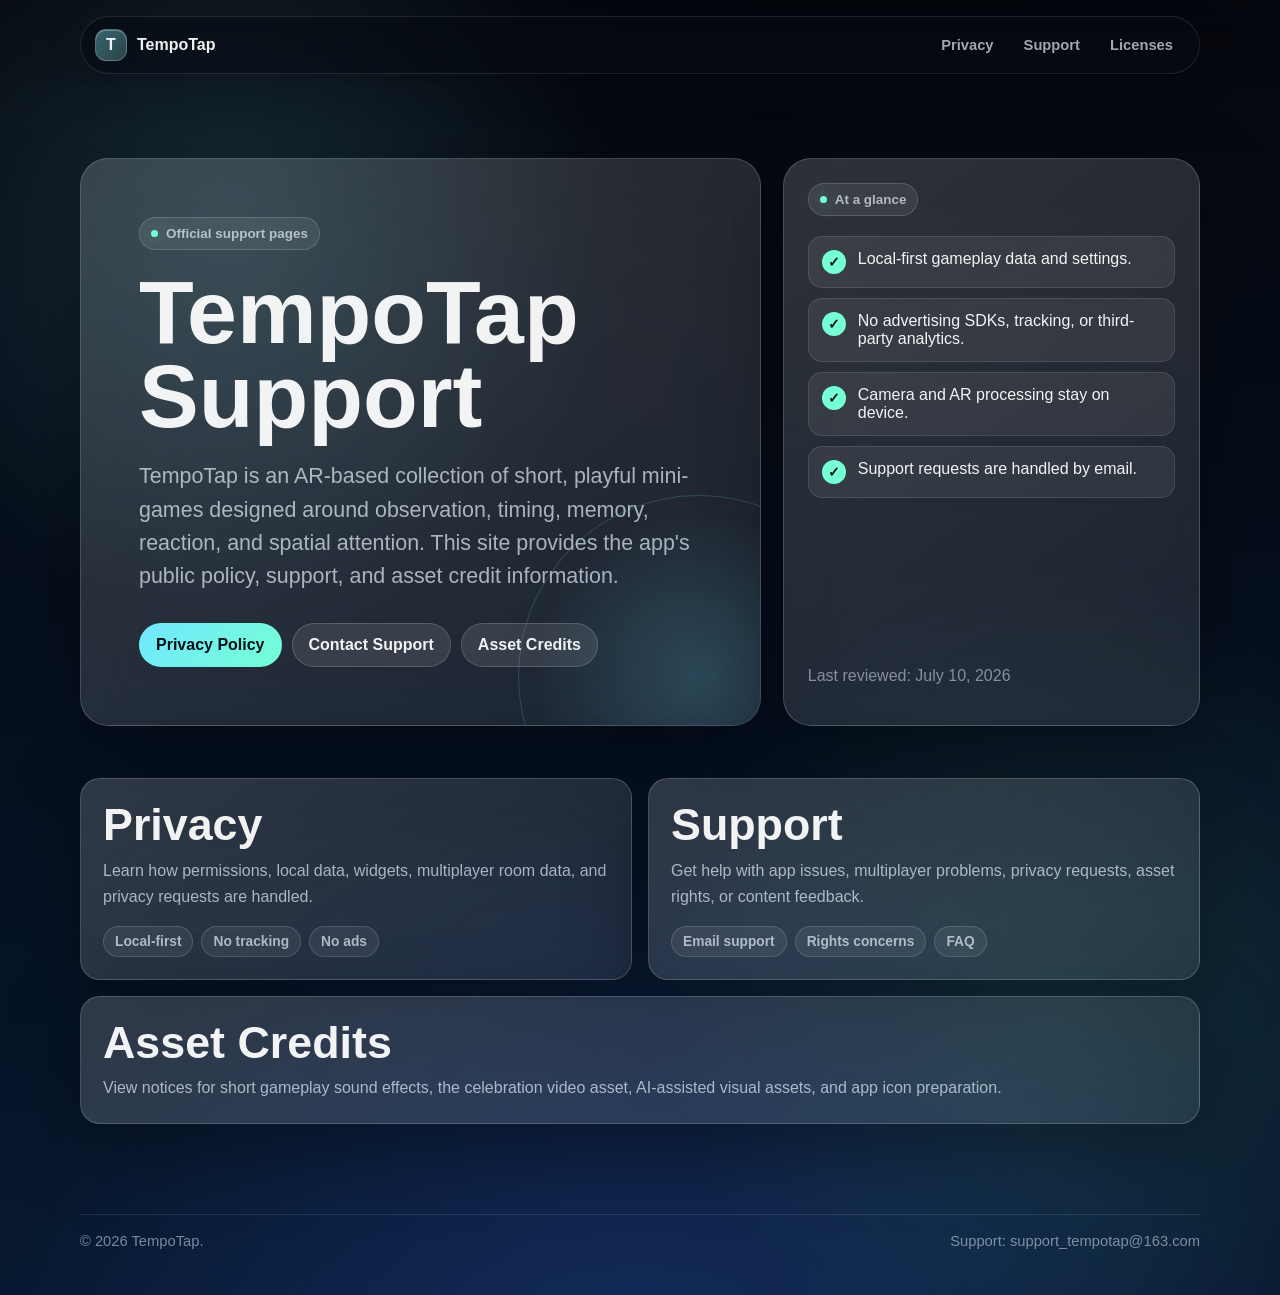
==== index.html @ d6ed63d6 "Add privacy html" ====
<!doctype html>
<html lang="en">
  <head>
    <meta charset="utf-8">
    <meta name="viewport" content="width=device-width, initial-scale=1">
    <meta name="color-scheme" content="dark">
    <meta name="description" content="TempoTap support, privacy policy, and asset credit pages.">
    <title>TempoTap Support</title>
    <link rel="stylesheet" href="assets/styles.css">
  </head>
  <body>
    <header class="topbar">
      <div class="site-shell topbar-inner">
        <a class="brand" href="index.html" aria-label="TempoTap Support home">
          <span class="brand-mark">T</span>
          <span>TempoTap</span>
        </a>
        <nav class="nav" aria-label="Support pages">
          <a href="privacy.html">Privacy</a>
          <a href="support.html">Support</a>
          <a href="licenses.html">Licenses</a>
        </nav>
      </div>
    </header>

    <main class="site-shell">
      <section class="hero">
        <div class="hero-copy">
          <p class="eyebrow"><span class="dot"></span>Official support pages</p>
          <h1>TempoTap Support</h1>
          <p class="lead">
            TempoTap is an AR-based collection of short, playful mini-games designed around observation,
            timing, memory, reaction, and spatial attention. This site provides the app's public policy,
            support, and asset credit information.
          </p>
          <div class="hero-actions" aria-label="Primary links">
            <a class="button primary" href="privacy.html">Privacy Policy</a>
            <a class="button" href="support.html">Contact Support</a>
            <a class="button" href="licenses.html">Asset Credits</a>
          </div>
        </div>

        <aside class="hero-card" aria-label="TempoTap policy summary">
          <div>
            <p class="eyebrow"><span class="dot"></span>At a glance</p>
            <ul class="status-list">
              <li><span class="check">&#10003;</span><span>Local-first gameplay data and settings.</span></li>
              <li><span class="check">&#10003;</span><span>No advertising SDKs, tracking, or third-party analytics.</span></li>
              <li><span class="check">&#10003;</span><span>Camera and AR processing stay on device.</span></li>
              <li><span class="check">&#10003;</span><span>Support requests are handled by email.</span></li>
            </ul>
          </div>
          <p class="soft">Last reviewed: July 10, 2026</p>
        </aside>
      </section>

      <section class="content-grid" aria-label="Quick links">
        <article class="section-card">
          <h2>Privacy</h2>
          <p>Learn how permissions, local data, widgets, multiplayer room data, and privacy requests are handled.</p>
          <div class="pill-row">
            <span class="pill">Local-first</span>
            <span class="pill">No tracking</span>
            <span class="pill">No ads</span>
          </div>
        </article>
        <article class="section-card">
          <h2>Support</h2>
          <p>Get help with app issues, multiplayer problems, privacy requests, asset rights, or content feedback.</p>
          <div class="pill-row">
            <span class="pill">Email support</span>
            <span class="pill">Rights concerns</span>
            <span class="pill">FAQ</span>
          </div>
        </article>
        <article class="section-card full">
          <h2>Asset Credits</h2>
          <p>
            View notices for short gameplay sound effects, the celebration video asset, AI-assisted visual assets,
            and app icon preparation.
          </p>
        </article>
      </section>
    </main>

    <footer class="footer">
      <div class="site-shell footer-inner">
        <span>&copy; 2026 TempoTap.</span>
        <span>Support: support_tempotap@163.com</span>
      </div>
    </footer>
  </body>
</html>
---- assets/styles.css ----
:root {
  color-scheme: dark;
  --bg-top: #05070d;
  --bg-bottom: #07182f;
  --panel: rgba(255, 255, 255, 0.095);
  --panel-strong: rgba(255, 255, 255, 0.15);
  --line: rgba(255, 255, 255, 0.18);
  --line-soft: rgba(255, 255, 255, 0.105);
  --text: rgba(255, 255, 255, 0.94);
  --muted: rgba(235, 244, 255, 0.68);
  --soft: rgba(235, 244, 255, 0.50);
  --cyan: #72e7ff;
  --mint: #74ffd4;
  --blue: #6da7ff;
  --pink: #ff7ab6;
  --amber: #ffd36d;
  --radius-lg: 28px;
  --radius-md: 20px;
  --radius-sm: 14px;
  --shadow: 0 24px 80px rgba(0, 0, 0, 0.34);
  font-family: -apple-system, BlinkMacSystemFont, "SF Pro Display", "SF Pro Text", "Segoe UI", sans-serif;
}

* {
  box-sizing: border-box;
}

html {
  min-height: 100%;
  background: var(--bg-top);
}

body {
  min-height: 100vh;
  margin: 0;
  color: var(--text);
  background:
    radial-gradient(circle at 18% 18%, rgba(114, 231, 255, 0.16), transparent 26%),
    radial-gradient(circle at 84% 78%, rgba(116, 255, 212, 0.12), transparent 28%),
    radial-gradient(circle at 50% 112%, rgba(64, 116, 255, 0.24), transparent 42%),
    linear-gradient(180deg, var(--bg-top), var(--bg-bottom));
  letter-spacing: 0;
}

body::before {
  position: fixed;
  inset: 0;
  z-index: -2;
  content: "";
  opacity: 0.72;
  background-image:
    radial-gradient(circle, rgba(255, 255, 255, 0.34) 0 1px, transparent 1.8px),
    radial-gradient(circle, rgba(114, 231, 255, 0.18) 0 1px, transparent 2px);
  background-position: 0 0, 34px 26px;
  background-size: 88px 88px, 122px 122px;
}

body::after {
  position: fixed;
  inset: auto 0 0;
  z-index: -1;
  height: 44vh;
  content: "";
  background: linear-gradient(180deg, transparent, rgba(16, 62, 120, 0.30));
}

a {
  color: inherit;
}

.site-shell {
  width: min(1120px, calc(100% - 36px));
  margin: 0 auto;
}

.topbar {
  position: sticky;
  top: 0;
  z-index: 10;
  padding: 16px 0 10px;
  backdrop-filter: blur(22px);
}

.topbar-inner {
  display: flex;
  align-items: center;
  justify-content: space-between;
  gap: 18px;
  padding: 12px 14px;
  border: 1px solid var(--line-soft);
  border-radius: 999px;
  background: rgba(6, 10, 18, 0.56);
  box-shadow: 0 12px 42px rgba(0, 0, 0, 0.18);
}

.brand {
  display: inline-flex;
  align-items: center;
  gap: 10px;
  min-width: max-content;
  color: var(--text);
  text-decoration: none;
  font-weight: 800;
}

.brand-mark {
  display: grid;
  width: 32px;
  height: 32px;
  place-items: center;
  border: 1px solid rgba(255, 255, 255, 0.20);
  border-radius: 11px;
  background:
    linear-gradient(135deg, rgba(114, 231, 255, 0.34), rgba(116, 255, 212, 0.16)),
    rgba(255, 255, 255, 0.08);
  box-shadow: inset 0 1px rgba(255, 255, 255, 0.25);
}

.nav {
  display: flex;
  flex-wrap: wrap;
  justify-content: flex-end;
  gap: 6px;
}

.nav a {
  padding: 8px 12px;
  border-radius: 999px;
  color: var(--muted);
  text-decoration: none;
  font-size: 0.92rem;
  font-weight: 700;
}

.nav a:hover,
.nav a[aria-current="page"] {
  color: var(--text);
  background: rgba(255, 255, 255, 0.10);
}

.hero {
  display: grid;
  grid-template-columns: minmax(0, 1.24fr) minmax(280px, 0.76fr);
  gap: 22px;
  align-items: stretch;
  padding: 74px 0 30px;
}

.hero-copy,
.hero-card,
.section-card,
.notice-card {
  border: 1px solid var(--line);
  background:
    linear-gradient(145deg, rgba(255, 255, 255, 0.13), rgba(255, 255, 255, 0.048)),
    rgba(255, 255, 255, 0.045);
  box-shadow: var(--shadow);
  backdrop-filter: blur(28px);
}

.hero-copy {
  position: relative;
  overflow: hidden;
  min-height: 430px;
  padding: clamp(30px, 5vw, 58px);
  border-radius: var(--radius-lg);
}

.hero-copy::after {
  position: absolute;
  right: -120px;
  bottom: -132px;
  width: 360px;
  height: 360px;
  content: "";
  border: 1px solid rgba(114, 231, 255, 0.18);
  border-radius: 50%;
  background: radial-gradient(circle, rgba(114, 231, 255, 0.18), transparent 66%);
}

.eyebrow {
  display: inline-flex;
  align-items: center;
  gap: 8px;
  margin: 0 0 20px;
  padding: 8px 11px;
  border: 1px solid rgba(255, 255, 255, 0.16);
  border-radius: 999px;
  color: var(--muted);
  background: rgba(255, 255, 255, 0.07);
  font-size: 0.84rem;
  font-weight: 800;
}

.dot {
  width: 7px;
  height: 7px;
  border-radius: 50%;
  background: var(--mint);
  box-shadow: 0 0 20px rgba(116, 255, 212, 0.8);
}

h1,
h2,
h3 {
  margin: 0;
  letter-spacing: 0;
}

h1 {
  max-width: 760px;
  font-size: clamp(2.55rem, 7vw, 5.9rem);
  line-height: 0.94;
  font-weight: 860;
}

h2 {
  font-size: clamp(1.65rem, 4vw, 2.8rem);
  line-height: 1.04;
  font-weight: 830;
}

h3 {
  font-size: 1.05rem;
  font-weight: 800;
}

.lead {
  max-width: 720px;
  margin: 22px 0 0;
  color: var(--muted);
  font-size: clamp(1.05rem, 2.2vw, 1.34rem);
  line-height: 1.55;
}

.hero-actions {
  display: flex;
  flex-wrap: wrap;
  gap: 10px;
  margin-top: 30px;
}

.button {
  display: inline-flex;
  align-items: center;
  justify-content: center;
  gap: 9px;
  min-height: 44px;
  padding: 12px 16px;
  border: 1px solid rgba(255, 255, 255, 0.16);
  border-radius: 999px;
  color: var(--text);
  text-decoration: none;
  font-weight: 800;
  background: rgba(255, 255, 255, 0.10);
}

.button.primary {
  color: #041017;
  border-color: transparent;
  background: linear-gradient(135deg, var(--cyan), var(--mint));
}

.hero-card {
  display: flex;
  flex-direction: column;
  justify-content: space-between;
  gap: 18px;
  padding: 24px;
  border-radius: var(--radius-lg);
}

.status-list {
  display: grid;
  gap: 10px;
  margin: 0;
  padding: 0;
  list-style: none;
}

.status-list li,
.fact-row {
  display: flex;
  gap: 12px;
  align-items: flex-start;
  padding: 13px;
  border: 1px solid var(--line-soft);
  border-radius: var(--radius-sm);
  background: rgba(255, 255, 255, 0.07);
}

.check {
  display: grid;
  width: 24px;
  height: 24px;
  flex: 0 0 auto;
  place-items: center;
  border-radius: 50%;
  color: #031018;
  background: var(--mint);
  font-size: 0.88rem;
  font-weight: 900;
}

.muted {
  color: var(--muted);
}

.soft {
  color: var(--soft);
}

.page-header {
  padding: 72px 0 20px;
}

.page-header .lead {
  max-width: 820px;
}

.content-grid {
  display: grid;
  grid-template-columns: repeat(2, minmax(0, 1fr));
  gap: 16px;
  margin: 22px 0 60px;
}

.content-grid.single {
  grid-template-columns: minmax(0, 1fr);
}

.section-card,
.notice-card {
  border-radius: var(--radius-md);
  padding: 22px;
}

.section-card.full {
  grid-column: 1 / -1;
}

.section-card p,
.notice-card p {
  margin: 10px 0 0;
  color: var(--muted);
  line-height: 1.62;
}

.section-card ul,
.notice-card ul {
  display: grid;
  gap: 10px;
  margin: 16px 0 0;
  padding: 0;
  list-style: none;
}

.section-card li,
.notice-card li {
  position: relative;
  padding-left: 18px;
  color: var(--muted);
  line-height: 1.56;
}

.section-card li::before,
.notice-card li::before {
  position: absolute;
  top: 0.72em;
  left: 0;
  width: 6px;
  height: 6px;
  content: "";
  border-radius: 50%;
  background: var(--cyan);
  box-shadow: 0 0 16px rgba(114, 231, 255, 0.46);
}

.pill-row {
  display: flex;
  flex-wrap: wrap;
  gap: 8px;
  margin-top: 16px;
}

.pill {
  display: inline-flex;
  align-items: center;
  min-height: 30px;
  padding: 7px 11px;
  border: 1px solid rgba(255, 255, 255, 0.14);
  border-radius: 999px;
  color: var(--muted);
  background: rgba(255, 255, 255, 0.07);
  font-size: 0.86rem;
  font-weight: 760;
}

.contact-panel {
  display: grid;
  grid-template-columns: 1fr auto;
  gap: 14px;
  align-items: center;
  margin-top: 18px;
  padding: 16px;
  border: 1px solid rgba(255, 255, 255, 0.14);
  border-radius: var(--radius-sm);
  background: rgba(255, 255, 255, 0.075);
}

.email {
  overflow-wrap: anywhere;
  font-size: 1.08rem;
  font-weight: 840;
}

.footer {
  padding: 30px 0 46px;
  color: var(--soft);
  font-size: 0.92rem;
}

.footer-inner {
  display: flex;
  flex-wrap: wrap;
  justify-content: space-between;
  gap: 12px;
  padding-top: 18px;
  border-top: 1px solid var(--line-soft);
}

@media (max-width: 800px) {
  .site-shell {
    width: min(100% - 24px, 1120px);
  }

  .topbar-inner {
    align-items: flex-start;
    border-radius: 22px;
    flex-direction: column;
  }

  .nav {
    justify-content: flex-start;
  }

  .hero {
    grid-template-columns: 1fr;
    padding-top: 40px;
  }

  .hero-copy {
    min-height: 0;
  }

  .content-grid {
    grid-template-columns: 1fr;
  }

  .section-card.full {
    grid-column: auto;
  }

  .contact-panel {
    grid-template-columns: 1fr;
  }
}

@media (prefers-reduced-motion: no-preference) {
  .button,
  .nav a,
  .section-card,
  .notice-card {
    transition: transform 180ms ease, background 180ms ease, border-color 180ms ease;
  }

  .button:hover,
  .section-card:hover,
  .notice-card:hover {
    transform: translateY(-1px);
  }
}
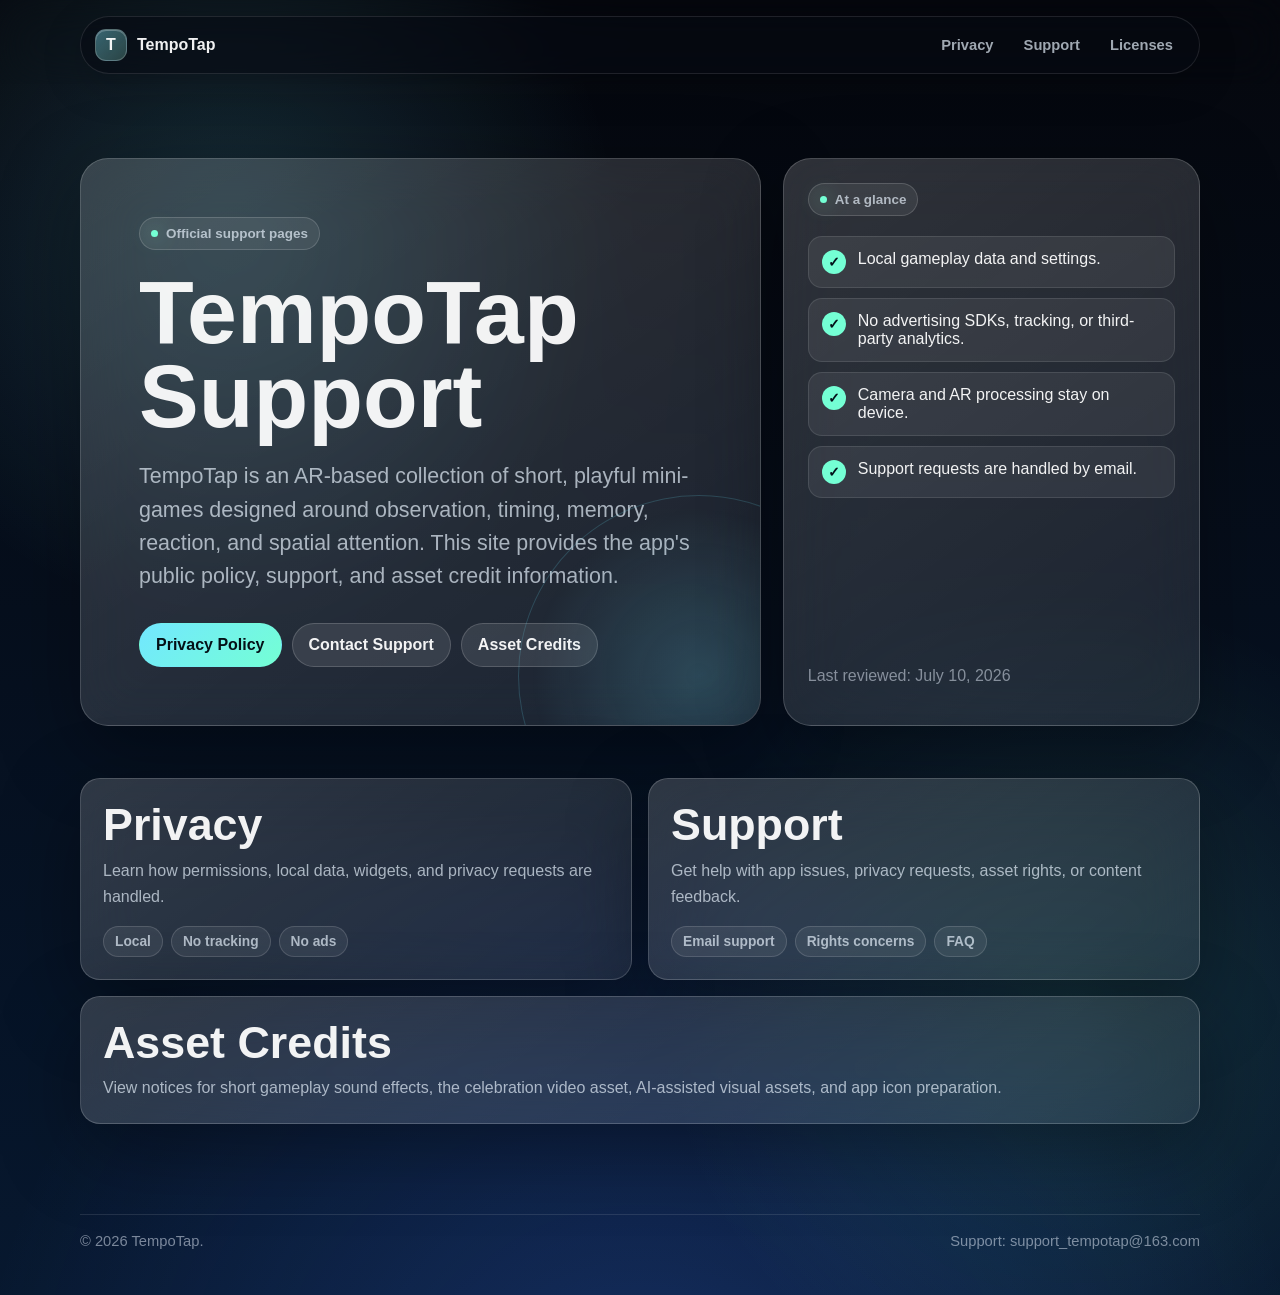
==== commit 08d00a12: "Fix some detial description" ====
--- a/index.html
+++ b/index.html
@@ -44,7 +44,7 @@
           <div>
             <p class="eyebrow"><span class="dot"></span>At a glance</p>
             <ul class="status-list">
-              <li><span class="check">&#10003;</span><span>Local-first gameplay data and settings.</span></li>
+              <li><span class="check">&#10003;</span><span>Local gameplay data and settings.</span></li>
               <li><span class="check">&#10003;</span><span>No advertising SDKs, tracking, or third-party analytics.</span></li>
               <li><span class="check">&#10003;</span><span>Camera and AR processing stay on device.</span></li>
               <li><span class="check">&#10003;</span><span>Support requests are handled by email.</span></li>
@@ -57,16 +57,16 @@
       <section class="content-grid" aria-label="Quick links">
         <article class="section-card">
           <h2>Privacy</h2>
-          <p>Learn how permissions, local data, widgets, multiplayer room data, and privacy requests are handled.</p>
+          <p>Learn how permissions, local data, widgets, and privacy requests are handled.</p>
           <div class="pill-row">
-            <span class="pill">Local-first</span>
+            <span class="pill">Local</span>
             <span class="pill">No tracking</span>
             <span class="pill">No ads</span>
           </div>
         </article>
         <article class="section-card">
           <h2>Support</h2>
-          <p>Get help with app issues, multiplayer problems, privacy requests, asset rights, or content feedback.</p>
+          <p>Get help with app issues, privacy requests, asset rights, or content feedback.</p>
           <div class="pill-row">
             <span class="pill">Email support</span>
             <span class="pill">Rights concerns</span>
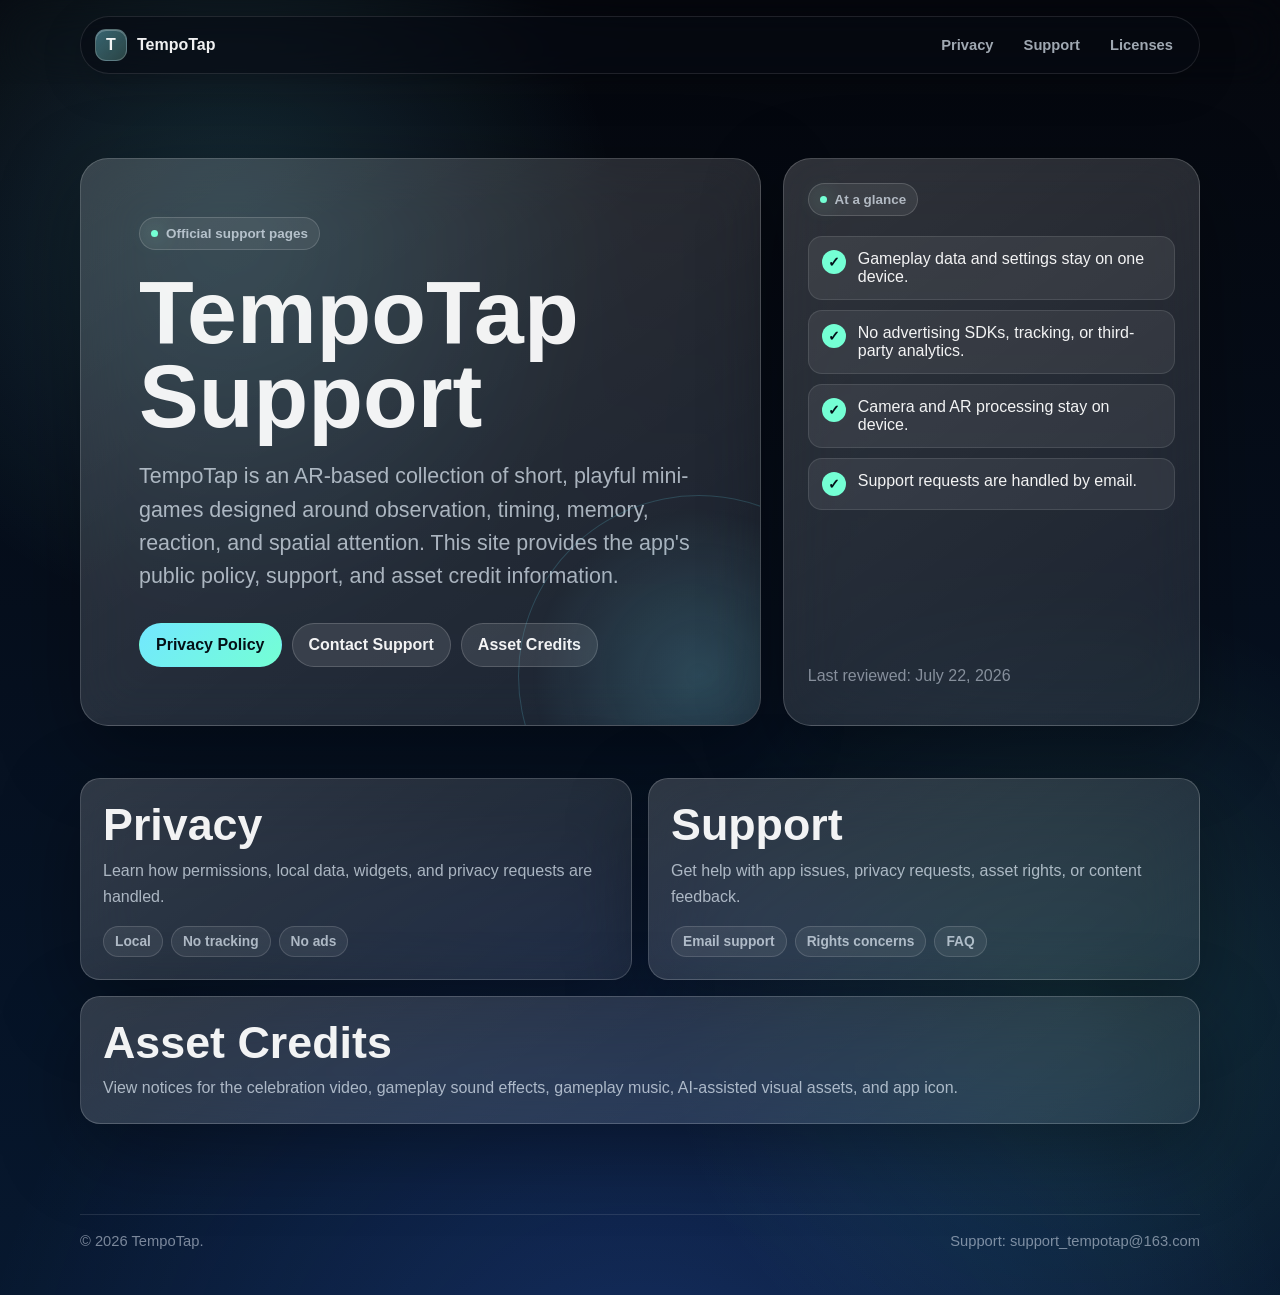
==== commit b68d8531: "Update description" ====
--- a/index.html
+++ b/index.html
@@ -44,13 +44,13 @@
           <div>
             <p class="eyebrow"><span class="dot"></span>At a glance</p>
             <ul class="status-list">
-              <li><span class="check">&#10003;</span><span>Local gameplay data and settings.</span></li>
+              <li><span class="check">&#10003;</span><span>Gameplay data and settings stay on one device.</span></li>
               <li><span class="check">&#10003;</span><span>No advertising SDKs, tracking, or third-party analytics.</span></li>
               <li><span class="check">&#10003;</span><span>Camera and AR processing stay on device.</span></li>
               <li><span class="check">&#10003;</span><span>Support requests are handled by email.</span></li>
             </ul>
           </div>
-          <p class="soft">Last reviewed: July 10, 2026</p>
+          <p class="soft">Last reviewed: July 22, 2026</p>
         </aside>
       </section>
 
@@ -76,8 +76,8 @@
         <article class="section-card full">
           <h2>Asset Credits</h2>
           <p>
-            View notices for short gameplay sound effects, the celebration video asset, AI-assisted visual assets,
-            and app icon preparation.
+            View notices for the celebration video, gameplay sound effects, gameplay music, AI-assisted visual assets,
+            and app icon.
           </p>
         </article>
       </section>
